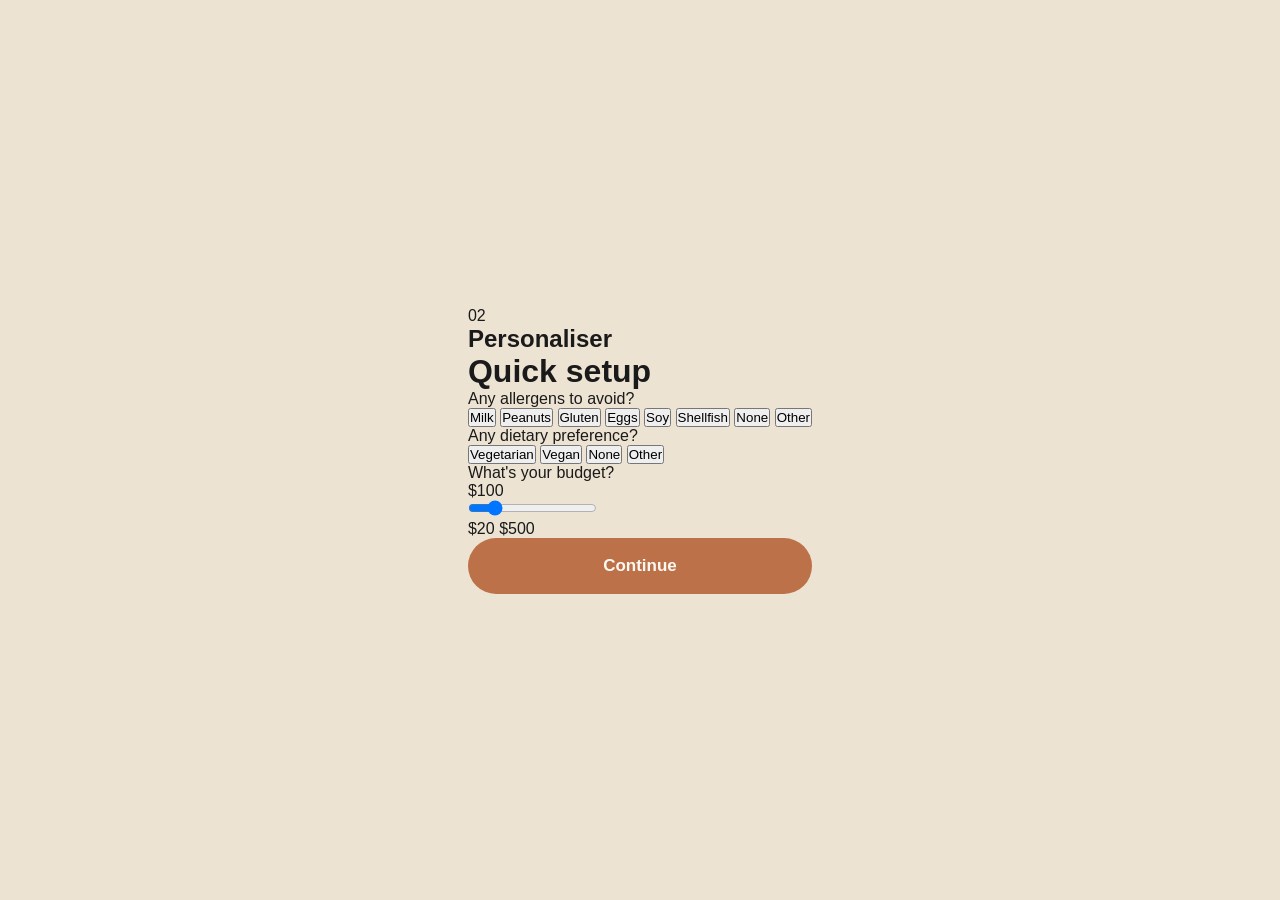
==== frontend/personaliser.html @ 82cd9e74 "Added personaliser and basic shopping list wireframe" ====
<!DOCTYPE html>
<html lang="en">
<head>
  <meta charset="UTF-8">
  <meta name="viewport" content="width=device-width, initial-scale=1.0">
  <title>Personalise your shopping</title>
  <link rel="stylesheet" href="css/styles.css">
</head>
<body>
  <div class="setup">
    <header class="setup-header">
      <span class="step-badge">02</span>
      <h2>Personaliser</h2>
    </header>

    <h1>Quick setup</h1>

    <div class="progress-bar">
      <span class="segment" data-segment="1"></span>
      <span class="segment" data-segment="2"></span>
      <span class="segment" data-segment="3"></span>
    </div>

    <section class="question-group" id="allergens-group">
      <div class="question-bubble">Any allergens to avoid?</div>
      <div class="chips" id="allergen-chips">
        <button type="button" class="chip" data-value="Milk">Milk</button>
        <button type="button" class="chip" data-value="Peanuts">Peanuts</button>
        <button type="button" class="chip" data-value="Gluten">Gluten</button>
        <button type="button" class="chip" data-value="Eggs">Eggs</button>
        <button type="button" class="chip" data-value="Soy">Soy</button>
        <button type="button" class="chip" data-value="Shellfish">Shellfish</button>
        <button type="button" class="chip" data-value="None">None</button>
        <button type="button" class="chip" data-other="allergens">Other</button>
      </div>
      <input type="text" class="other-input" id="allergens-other" placeholder="Type an allergen and press Enter" style="display:none;">
    </section>

    <section class="question-group" id="dietary-group">
      <div class="question-bubble">Any dietary preference?</div>
      <div class="chips" id="dietary-chips">
        <button type="button" class="chip" data-value="Vegetarian">Vegetarian</button>
        <button type="button" class="chip" data-value="Vegan">Vegan</button>
        <button type="button" class="chip" data-value="None">None</button>
        <button type="button" class="chip" data-other="dietary">Other</button>
      </div>
      <input type="text" class="other-input" id="dietary-other" placeholder="Type your dietary preference" style="display:none;">
    </section>

    <section class="question-group" id="budget-group">
      <div class="question-bubble">What's your budget?</div>
      <div class="budget-value" id="budget-value">$100</div>
      <input type="range" class="budget-slider" id="budget-slider" min="20" max="500" step="10" value="100">
      <div class="budget-range-labels">
        <span>$20</span>
        <span>$500</span>
      </div>
    </section>

    <footer class="setup-footer">
      <button type="button" class="btn-primary disabled" id="continue-btn" disabled>Continue</button>
    </footer>
  </div>

  <script src="js/personaliser.js"></script>
</body>
</html>
---- frontend/css/styles.css ----
* {
  box-sizing: border-box;
  margin: 0;
  padding: 0;
}

body {
  min-height: 100vh;
  display: flex;
  align-items: center;
  justify-content: center;
  background: #ece3d3;
  font-family: -apple-system, BlinkMacSystemFont, "Segoe UI", Roboto, sans-serif;
  color: #1a1a1a;
}

.landing {
  width: 100%;
  max-width: 420px;
  padding: 64px 32px 40px;
  display: flex;
  flex-direction: column;
  align-items: flex-start;
}

.icon-badge {
  width: 72px;
  height: 72px;
  border-radius: 50%;
  background: #bd7148;
  display: flex;
  align-items: center;
  justify-content: center;
  margin-bottom: 28px;
}

.icon-badge svg {
  width: 32px;
  height: 32px;
  fill: #ece3d3;
}

.landing h1 {
  font-family: Georgia, "Times New Roman", serif;
  font-size: 48px;
  line-height: 1.1;
  margin-bottom: 16px;
}

.tagline {
  font-size: 20px;
  font-weight: 600;
  margin-bottom: 12px;
}

.description {
  font-size: 16px;
  line-height: 1.5;
  color: #6b6459;
  margin-bottom: 32px;
}

.btn-primary {
  width: 100%;
  padding: 18px;
  border: none;
  border-radius: 999px;
  background: #bd7148;
  color: #fdf9f2;
  font-size: 17px;
  font-weight: 700;
  cursor: pointer;
}

.btn-primary:hover {
  background: #a8623d;
}

.no-signup {
  align-self: center;
  margin-top: 16px;
  font-size: 13px;
  color: #8a8377;
}
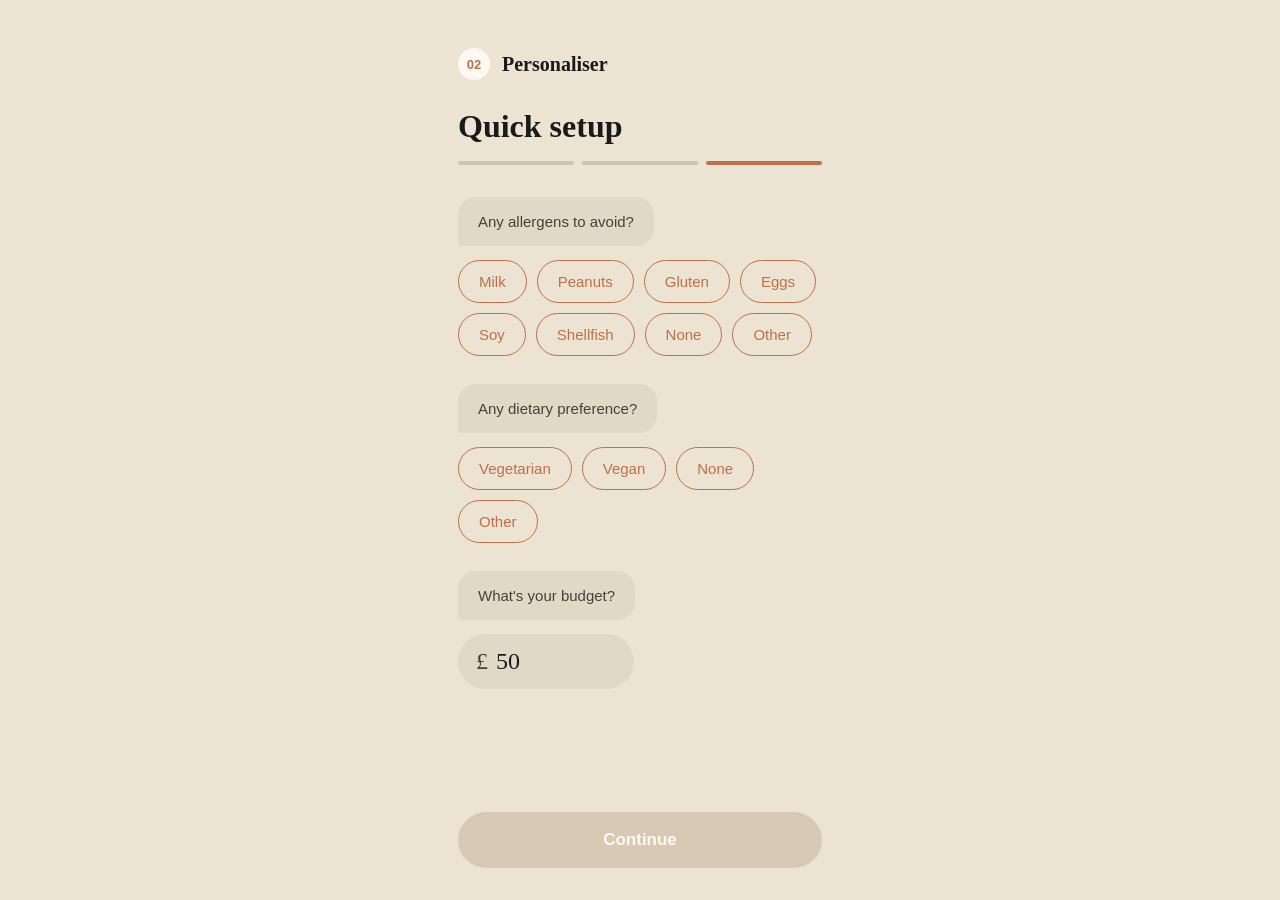
==== commit 32846b4a: "Fixed the budget slider to a budget input with the up and down arrow and search bar bug fixed" ====
--- a/frontend/personaliser.html
+++ b/frontend/personaliser.html
@@ -49,11 +49,9 @@
 
     <section class="question-group" id="budget-group">
       <div class="question-bubble">What's your budget?</div>
-      <div class="budget-value" id="budget-value">$100</div>
-      <input type="range" class="budget-slider" id="budget-slider" min="20" max="500" step="10" value="100">
-      <div class="budget-range-labels">
-        <span>$20</span>
-        <span>$500</span>
+      <div class="budget-input-wrap">
+        <span class="budget-currency">£</span>
+        <input type="number" class="budget-input" id="budget-input" min="0.01" step="1" value="50" inputmode="decimal">
       </div>
     </section>
 
@@ -62,6 +60,18 @@
     </footer>
   </div>
 
+  <div class="modal-overlay" id="filter-modal" style="display:none;">
+    <div class="modal-card">
+      <h2>Your list is personalized</h2>
+      <p id="modal-allergens"></p>
+      <p id="modal-count"></p>
+      <p id="modal-budget"></p>
+      <button type="button" class="btn-primary" id="modal-dismiss">Got it</button>
+    </div>
+  </div>
+
+  <div class="toast" id="toast" style="display:none;"></div>
+
   <script src="js/personaliser.js"></script>
 </body>
 </html>
--- a/frontend/css/styles.css
+++ b/frontend/css/styles.css
@@ -70,10 +70,21 @@
   font-size: 17px;
   font-weight: 700;
   cursor: pointer;
+  text-align: center;
+  text-decoration: none;
+  display: block;
 }
 
 .btn-primary:hover {
   background: #a8623d;
+}
+
+.btn-primary:disabled,
+.btn-primary.disabled {
+  background: #d8c9b5;
+  color: #fdf9f2;
+  cursor: not-allowed;
+  pointer-events: none;
 }
 
 .no-signup {
@@ -82,3 +93,515 @@
   font-size: 13px;
   color: #8a8377;
 }
+
+/* ---- Personaliser page ---- */
+
+.setup {
+  width: 100%;
+  max-width: 420px;
+  padding: 48px 28px 32px;
+  display: flex;
+  flex-direction: column;
+  min-height: 100vh;
+}
+
+.setup-header {
+  display: flex;
+  align-items: center;
+  gap: 12px;
+  margin-bottom: 28px;
+}
+
+.step-badge {
+  width: 32px;
+  height: 32px;
+  border-radius: 50%;
+  background: #fdf9f2;
+  display: flex;
+  align-items: center;
+  justify-content: center;
+  font-size: 13px;
+  font-weight: 700;
+  color: #bd7148;
+}
+
+.setup-header h2 {
+  font-family: Georgia, "Times New Roman", serif;
+  font-size: 20px;
+}
+
+.setup h1 {
+  font-family: Georgia, "Times New Roman", serif;
+  font-size: 32px;
+  margin-bottom: 16px;
+}
+
+.progress-bar {
+  display: flex;
+  gap: 8px;
+  margin-bottom: 32px;
+}
+
+.progress-bar .segment {
+  flex: 1;
+  height: 4px;
+  border-radius: 2px;
+  background: #cfc4b2;
+}
+
+.progress-bar .segment.done {
+  background: #bd7148;
+}
+
+.question-group {
+  margin-bottom: 28px;
+}
+
+.question-bubble {
+  display: inline-block;
+  background: #e2d8c6;
+  color: #45403a;
+  padding: 16px 20px;
+  border-radius: 18px 18px 18px 4px;
+  font-size: 15px;
+  margin-bottom: 14px;
+}
+
+.answer-bubble {
+  background: #cf8f65;
+  color: #fdf9f2;
+  padding: 12px 20px;
+  border-radius: 18px 18px 4px 18px;
+  font-size: 15px;
+  margin: 0 0 14px auto;
+  float: right;
+  clear: both;
+}
+
+.chips {
+  display: flex;
+  flex-wrap: wrap;
+  gap: 10px;
+  clear: both;
+}
+
+.chip {
+  padding: 12px 20px;
+  border-radius: 999px;
+  border: 1.5px solid #bd7148;
+  background: transparent;
+  color: #bd7148;
+  font-size: 15px;
+  cursor: pointer;
+}
+
+.chip.selected {
+  background: #fdf9f2;
+  border-color: #fdf9f2;
+  color: #45403a;
+  box-shadow: 0 1px 4px rgba(0, 0, 0, 0.08);
+}
+
+.other-input {
+  width: 100%;
+  margin-top: 12px;
+  padding: 14px 18px;
+  border-radius: 999px;
+  border: 1.5px solid #cfc4b2;
+  background: #fdf9f2;
+  font-size: 15px;
+  color: #1a1a1a;
+}
+
+.other-input:focus {
+  outline: none;
+  border-color: #bd7148;
+}
+
+.budget-input-wrap {
+  display: flex;
+  align-items: center;
+  gap: 8px;
+  background: #e2d8c6;
+  border-radius: 999px;
+  padding: 14px 18px;
+  width: fit-content;
+}
+
+.budget-currency {
+  font-family: Georgia, "Times New Roman", serif;
+  font-size: 24px;
+  color: #45403a;
+}
+
+.budget-input {
+  border: none;
+  background: transparent;
+  font-family: Georgia, "Times New Roman", serif;
+  font-size: 24px;
+  color: #1a1a1a;
+  width: 120px;
+}
+
+.budget-input:focus {
+  outline: none;
+}
+
+.setup-footer {
+  margin-top: auto;
+  padding-top: 24px;
+}
+
+/* ---- List page ---- */
+
+.list-page {
+  padding-top: 32px;
+}
+
+.search-row {
+  display: flex;
+  gap: 10px;
+  margin-bottom: 28px;
+}
+
+.search-field {
+  flex: 1;
+  display: flex;
+  align-items: center;
+  gap: 10px;
+  background: #e2d8c6;
+  border-radius: 999px;
+  padding: 14px 18px;
+}
+
+.search-icon {
+  color: #8a8377;
+  flex-shrink: 0;
+}
+
+.search-field input {
+  flex: 1;
+  border: none;
+  background: transparent;
+  font-size: 15px;
+  color: #1a1a1a;
+}
+
+.search-field input:focus {
+  outline: none;
+}
+
+.store-select {
+  border: none;
+  border-radius: 999px;
+  background: #e2d8c6;
+  padding: 14px 18px;
+  font-size: 15px;
+  color: #45403a;
+  cursor: pointer;
+}
+
+.list-section-title {
+  font-size: 12px;
+  letter-spacing: 0.08em;
+  text-transform: uppercase;
+  color: #8a8377;
+  margin-bottom: 16px;
+}
+
+.empty-state {
+  font-size: 14px;
+  color: #8a8377;
+}
+
+.item-list {
+  list-style: none;
+  display: flex;
+  flex-direction: column;
+  gap: 12px;
+}
+
+.item-row {
+  display: flex;
+  align-items: center;
+  gap: 14px;
+  background: #e2d8c6;
+  border-radius: 16px;
+  padding: 14px 16px;
+}
+
+.item-checkbox {
+  width: 22px;
+  height: 22px;
+  border-radius: 50%;
+  border: 1.5px solid #bd7148;
+  background: transparent;
+  flex-shrink: 0;
+  cursor: pointer;
+  display: flex;
+  align-items: center;
+  justify-content: center;
+  color: #fdf9f2;
+  font-size: 13px;
+}
+
+.item-row.checked .item-checkbox {
+  background: #bd7148;
+}
+
+.item-info {
+  flex: 1;
+  min-width: 0;
+}
+
+.item-name {
+  font-size: 15px;
+  color: #1a1a1a;
+}
+
+.item-row.checked .item-name {
+  text-decoration: line-through;
+  color: #8a8377;
+}
+
+.item-store {
+  font-size: 12px;
+  color: #8a8377;
+  margin-top: 2px;
+}
+
+.item-remove {
+  width: 28px;
+  height: 28px;
+  border-radius: 50%;
+  border: none;
+  background: transparent;
+  color: #8a8377;
+  font-size: 18px;
+  line-height: 1;
+  cursor: pointer;
+  flex-shrink: 0;
+}
+
+.item-remove:hover {
+  color: #bd7148;
+}
+
+/* ---- Modal + toast ---- */
+
+.modal-overlay {
+  position: fixed;
+  inset: 0;
+  background: rgba(26, 26, 26, 0.45);
+  display: flex;
+  align-items: center;
+  justify-content: center;
+  padding: 24px;
+  z-index: 100;
+}
+
+.modal-card {
+  width: 100%;
+  max-width: 360px;
+  background: #fdf9f2;
+  border-radius: 20px;
+  padding: 28px 24px;
+  text-align: center;
+}
+
+.modal-card h2 {
+  font-family: Georgia, "Times New Roman", serif;
+  font-size: 22px;
+  margin-bottom: 16px;
+}
+
+.modal-card p {
+  font-size: 14px;
+  color: #45403a;
+  margin-bottom: 10px;
+}
+
+.modal-card .btn-primary {
+  margin-top: 16px;
+}
+
+.toast {
+  position: fixed;
+  bottom: 28px;
+  left: 50%;
+  transform: translateX(-50%);
+  background: #45403a;
+  color: #fdf9f2;
+  padding: 12px 22px;
+  border-radius: 999px;
+  font-size: 14px;
+  z-index: 100;
+}
+
+/* ---- Shop page ---- */
+
+.budget-bar {
+  margin-bottom: 24px;
+}
+
+.budget-bar-top {
+  display: flex;
+  justify-content: space-between;
+  font-size: 14px;
+  margin-bottom: 8px;
+}
+
+.budget-bar-top span:first-child {
+  font-weight: 700;
+}
+
+.budget-bar-top span:last-child {
+  color: #bd7148;
+  font-weight: 700;
+}
+
+.budget-track {
+  height: 8px;
+  border-radius: 4px;
+  background: #e2d8c6;
+  overflow: hidden;
+}
+
+.budget-fill {
+  height: 100%;
+  width: 0%;
+  background: #bd7148;
+  border-radius: 4px;
+  transition: width 0.2s ease;
+}
+
+.budget-fill.over-budget {
+  background: #b3453a;
+}
+
+.search-field-wrap {
+  flex: 1;
+  position: relative;
+}
+
+.search-field-wrap .search-field {
+  background: #e2d8c6;
+  border-radius: 999px;
+  padding: 14px 8px 14px 18px;
+}
+
+.search-btn {
+  border: none;
+  background: #bd7148;
+  color: #fdf9f2;
+  font-size: 13px;
+  font-weight: 700;
+  padding: 8px 16px;
+  border-radius: 999px;
+  cursor: pointer;
+  flex-shrink: 0;
+}
+
+.suggestions {
+  position: absolute;
+  top: calc(100% + 8px);
+  left: 0;
+  right: 0;
+  list-style: none;
+  background: #fdf9f2;
+  border-radius: 14px;
+  box-shadow: 0 4px 16px rgba(0, 0, 0, 0.12);
+  overflow: hidden;
+  z-index: 20;
+}
+
+.suggestion-row {
+  padding: 12px 18px;
+  font-size: 14px;
+  cursor: pointer;
+}
+
+.suggestion-row:hover {
+  background: #e2d8c6;
+}
+
+.results-section {
+  margin-bottom: 28px;
+}
+
+.results-message {
+  font-size: 14px;
+  color: #8a8377;
+  padding: 16px 0;
+}
+
+.pick-card,
+.alt-card {
+  background: #e2d8c6;
+  border-radius: 16px;
+  padding: 16px 18px;
+  margin-bottom: 12px;
+}
+
+.pick-card {
+  border: 1.5px solid #bd7148;
+}
+
+.pick-name {
+  font-size: 16px;
+  font-weight: 700;
+  margin-bottom: 4px;
+}
+
+.alt-card .pick-name {
+  font-size: 14px;
+  font-weight: 600;
+}
+
+.pick-meta {
+  font-size: 13px;
+  color: #6b6459;
+  margin-bottom: 8px;
+}
+
+.pick-justification {
+  font-size: 13px;
+  color: #bd7148;
+  font-style: italic;
+  margin-bottom: 10px;
+}
+
+.btn-add {
+  border: none;
+  background: #bd7148;
+  color: #fdf9f2;
+  font-size: 13px;
+  font-weight: 700;
+  padding: 8px 18px;
+  border-radius: 999px;
+  cursor: pointer;
+}
+
+.alt-card .btn-add {
+  background: transparent;
+  border: 1.5px solid #bd7148;
+  color: #bd7148;
+}
+
+.pick-over-budget {
+  font-size: 13px;
+  color: #b3453a;
+  font-weight: 700;
+  margin-bottom: 10px;
+}
+
+.card-over-budget {
+  border-color: #b3453a;
+}
+
+.btn-add:disabled {
+  background: #d8c9b5;
+  border-color: #d8c9b5;
+  color: #8a8377;
+  cursor: not-allowed;
+}
